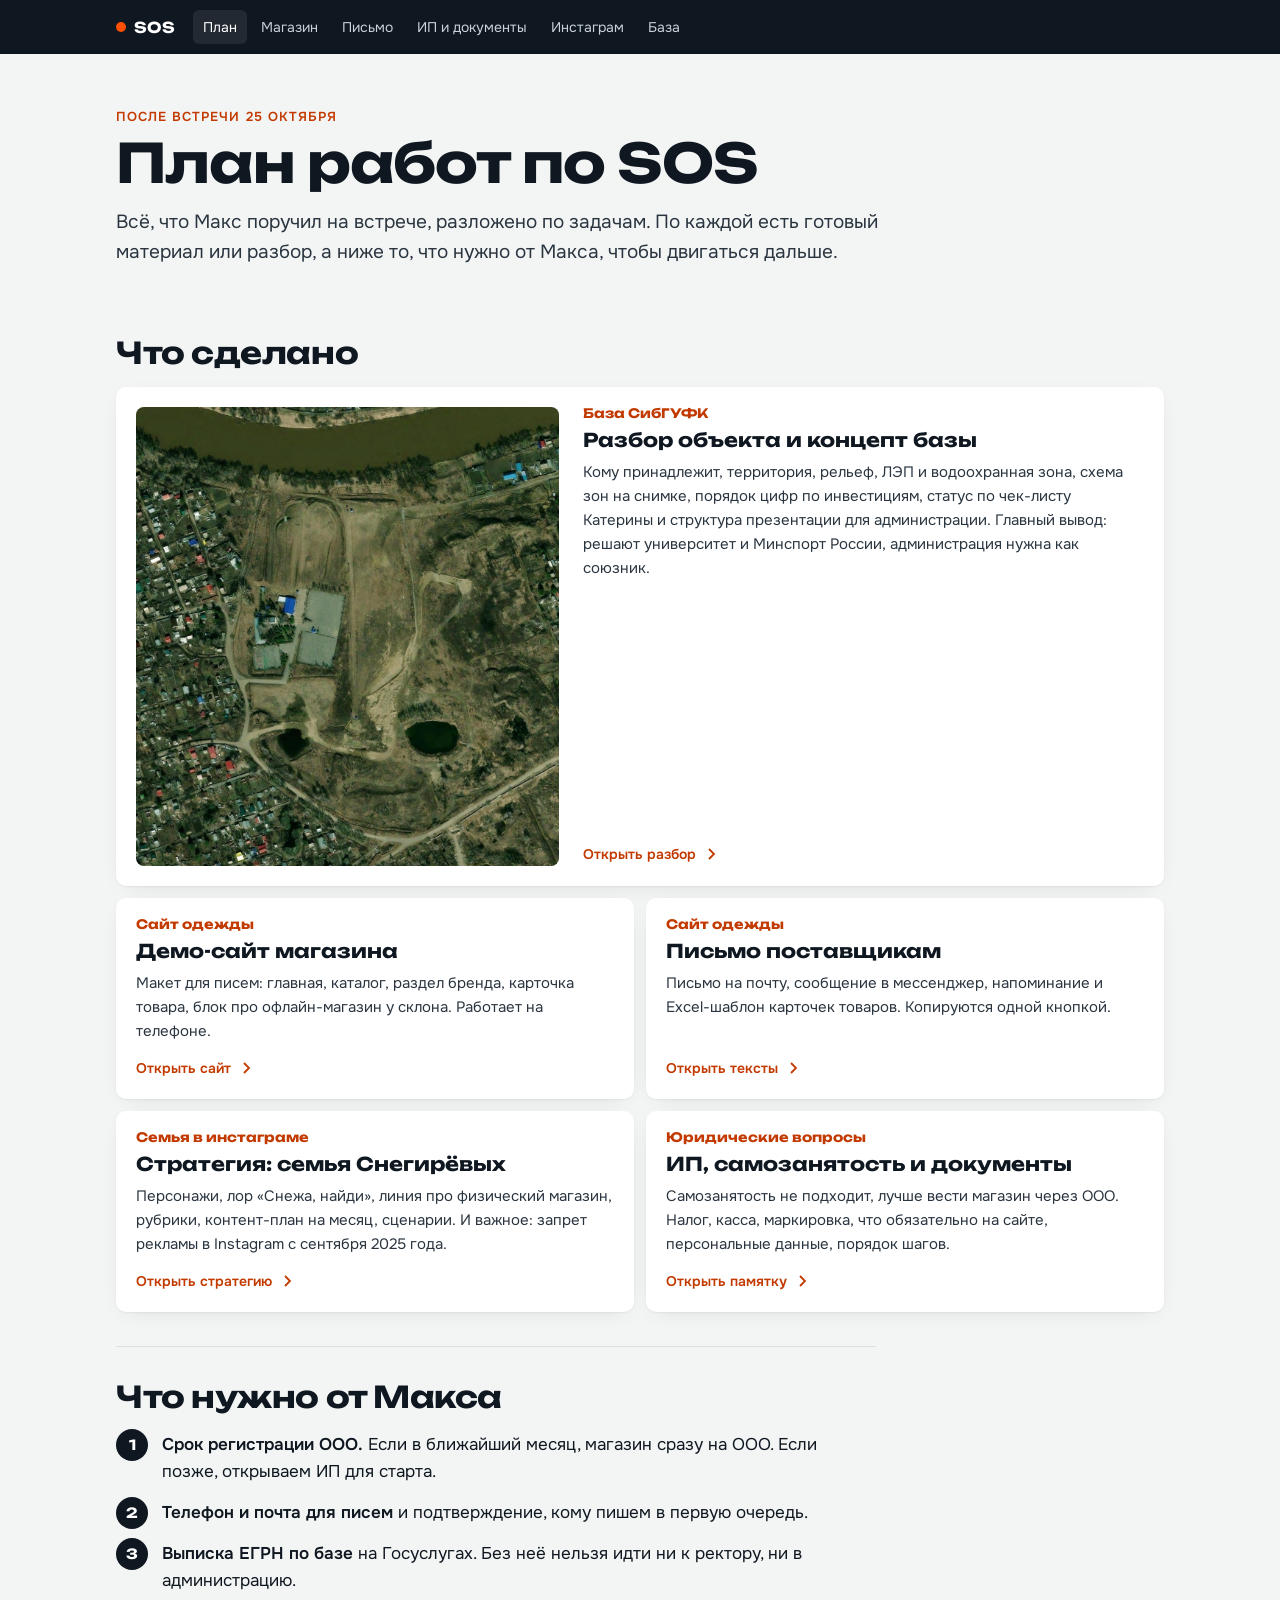
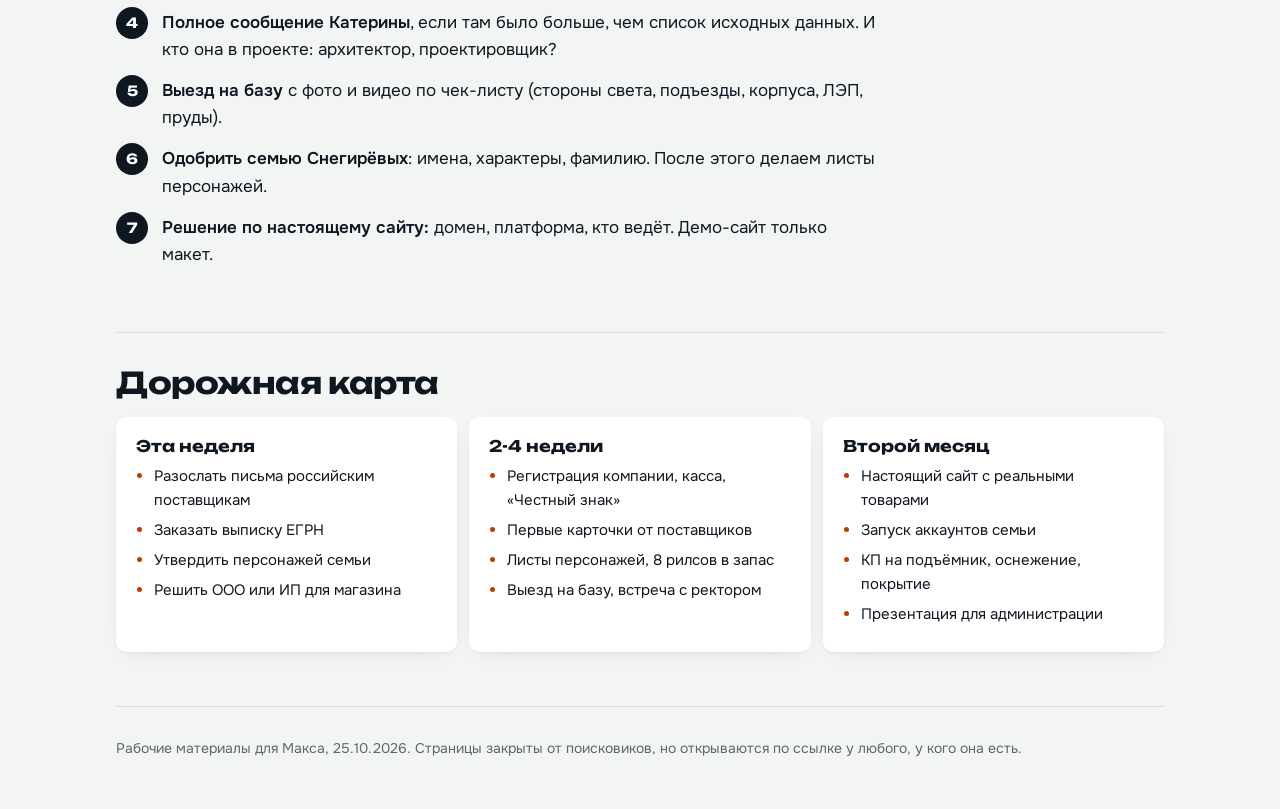
==== index.html @ f8aeeb6e "update" ====
<!doctype html>
<html lang="ru">
<head>
<meta charset="utf-8">
<meta name="viewport" content="width=device-width,initial-scale=1">
<title>SOS: план работ</title>
<meta name="robots" content="noindex">
<link rel="preconnect" href="https://fonts.googleapis.com">
<link rel="preconnect" href="https://fonts.gstatic.com" crossorigin>
<link href="https://fonts.googleapis.com/css2?family=Onest:wght@400;500;600&family=Unbounded:wght@600;700&display=swap" rel="stylesheet">
<link rel="stylesheet" href="assets/doc.css">
<style>
.tasks{display:grid;gap:12px}
@media(min-width:760px){.tasks{grid-template-columns:1fr 1fr}}
.task{display:flex;flex-direction:column;background:var(--paper);border-radius:var(--radius);padding:20px;text-decoration:none;color:var(--ink);box-shadow:0 1px 2px #0f17200d,0 6px 24px -12px #0f172026;transition:transform .2s ease,box-shadow .2s ease}
.task:hover{transform:translateY(-2px);box-shadow:0 2px 4px #0f172014,0 14px 30px -14px #0f172040;color:var(--ink)}
.task .num{font:700 13px/1 var(--head);color:var(--signal-ink);margin:0 0 10px}
.task h3{font:700 19px/1.15 var(--head);margin:0 0 8px}
.task p{font-size:15px;color:var(--ink-2);margin:0 0 14px}
.task .go{margin-top:auto;display:flex;align-items:center;gap:8px;font-weight:600;font-size:14px;color:var(--signal-ink)}
.task .go svg{width:14px;height:14px}
.task.big{grid-column:1/-1}
@media(min-width:760px){.task.big{flex-direction:row;gap:24px;align-items:stretch}.task.big .im{flex:0 0 42%}.task.big .bd{display:flex;flex-direction:column}}
.task .im{border-radius:8px;overflow:hidden;margin:0 0 14px;aspect-ratio:16/10;background:var(--ice)}
@media(min-width:760px){.task.big .im{margin:0;aspect-ratio:auto}}
.task .im img{width:100%;height:100%;object-fit:cover}
.road{display:grid;gap:12px}
@media(min-width:760px){.road{grid-template-columns:repeat(3,1fr)}}
.road .card h3{font:700 16px/1.2 var(--head)}
.road ul{padding-left:18px;margin:0}
.road li{font-size:15px}
</style>
</head>
<body>
<div class="top"><div class="in">
  <a class="logo" href="index.html"><i></i>SOS</a>
  <nav>
    <a href="index.html" aria-current="page">План</a>
    <a href="shop/">Магазин</a>
    <a href="pismo.html">Письмо</a>
    <a href="yur.html">ИП и документы</a>
    <a href="smm.html">Инстаграм</a>
    <a href="baza.html">База</a>
  </nav>
</div></div>

<main class="wrap">
<header class="hero">
  <p class="kicker">После встречи 25 октября</p>
  <h1>План работ по SOS</h1>
  <p class="lead">Всё, что Макс поручил на встрече, разложено по задачам. По каждой есть готовый материал или разбор, а ниже то, что нужно от Макса, чтобы двигаться дальше.</p>
</header>

<section>
  <h2>Что сделано</h2>
  <div class="tasks">
    <a class="task big" href="baza.html">
      <div class="im"><img src="img/sat_close.jpg" alt="Спутниковый снимок базы СибГУФК" style="object-position:50% 45%"></div>
      <div class="bd">
        <p class="num">База СибГУФК</p>
        <h3>Разбор объекта и концепт базы</h3>
        <p>Кому принадлежит, территория, рельеф, ЛЭП и водоохранная зона, схема зон на снимке, порядок цифр по инвестициям, статус по чек-листу Катерины и структура презентации для администрации. Главный вывод: решают университет и Минспорт России, администрация нужна как союзник.</p>
        <span class="go">Открыть разбор <svg viewBox="0 0 14 14" fill="none" stroke="currentColor" stroke-width="1.8"><path d="M5 2l5 5-5 5"/></svg></span>
      </div>
    </a>
    <a class="task" href="shop/">
      <p class="num">Сайт одежды</p>
      <h3>Демо-сайт магазина</h3>
      <p>Макет для писем: главная, каталог, раздел бренда, карточка товара, блок про офлайн-магазин у склона. Работает на телефоне.</p>
      <span class="go">Открыть сайт <svg viewBox="0 0 14 14" fill="none" stroke="currentColor" stroke-width="1.8"><path d="M5 2l5 5-5 5"/></svg></span>
    </a>
    <a class="task" href="pismo.html">
      <p class="num">Сайт одежды</p>
      <h3>Письмо поставщикам</h3>
      <p>Письмо на почту, сообщение в мессенджер, напоминание и Excel-шаблон карточек товаров. Копируются одной кнопкой.</p>
      <span class="go">Открыть тексты <svg viewBox="0 0 14 14" fill="none" stroke="currentColor" stroke-width="1.8"><path d="M5 2l5 5-5 5"/></svg></span>
    </a>
    <a class="task" href="smm.html">
      <p class="num">Семья в инстаграме</p>
      <h3>Стратегия: семья Снегирёвых</h3>
      <p>Персонажи, лор «Снежа, найди», линия про физический магазин, рубрики, контент-план на месяц, сценарии. И важное: запрет рекламы в Instagram с сентября 2025 года.</p>
      <span class="go">Открыть стратегию <svg viewBox="0 0 14 14" fill="none" stroke="currentColor" stroke-width="1.8"><path d="M5 2l5 5-5 5"/></svg></span>
    </a>
    <a class="task" href="yur.html">
      <p class="num">Юридические вопросы</p>
      <h3>ИП, самозанятость и документы</h3>
      <p>Самозанятость не подходит, лучше вести магазин через ООО. Налог, касса, маркировка, что обязательно на сайте, персональные данные, порядок шагов.</p>
      <span class="go">Открыть памятку <svg viewBox="0 0 14 14" fill="none" stroke="currentColor" stroke-width="1.8"><path d="M5 2l5 5-5 5"/></svg></span>
    </a>
  </div>
</section>

<section class="narrow">
  <h2>Что нужно от Макса</h2>
  <ol class="steps">
    <li><strong>Срок регистрации ООО.</strong> Если в ближайший месяц, магазин сразу на ООО. Если позже, открываем ИП для старта.</li>
    <li><strong>Телефон и почта для писем</strong> и подтверждение, кому пишем в первую очередь.</li>
    <li><strong>Выписка ЕГРН по базе</strong> на Госуслугах. Без неё нельзя идти ни к ректору, ни в администрацию.</li>
    <li><strong>Полное сообщение Катерины</strong>, если там было больше, чем список исходных данных. И кто она в проекте: архитектор, проектировщик?</li>
    <li><strong>Выезд на базу</strong> с фото и видео по чек-листу (стороны света, подъезды, корпуса, ЛЭП, пруды).</li>
    <li><strong>Одобрить семью Снегирёвых</strong>: имена, характеры, фамилию. После этого делаем листы персонажей.</li>
    <li><strong>Решение по настоящему сайту:</strong> домен, платформа, кто ведёт. Демо-сайт только макет.</li>
  </ol>
</section>

<section>
  <h2>Дорожная карта</h2>
  <div class="road">
    <div class="card">
      <h3>Эта неделя</h3>
      <ul>
        <li>Разослать письма российским поставщикам</li>
        <li>Заказать выписку ЕГРН</li>
        <li>Утвердить персонажей семьи</li>
        <li>Решить ООО или ИП для магазина</li>
      </ul>
    </div>
    <div class="card">
      <h3>2-4 недели</h3>
      <ul>
        <li>Регистрация компании, касса, «Честный знак»</li>
        <li>Первые карточки от поставщиков</li>
        <li>Листы персонажей, 8 рилсов в запас</li>
        <li>Выезд на базу, встреча с ректором</li>
      </ul>
    </div>
    <div class="card">
      <h3>Второй месяц</h3>
      <ul>
        <li>Настоящий сайт с реальными товарами</li>
        <li>Запуск аккаунтов семьи</li>
        <li>КП на подъёмник, оснежение, покрытие</li>
        <li>Презентация для администрации</li>
      </ul>
    </div>
  </div>
</section>

<footer class="foot">Рабочие материалы для Макса, 25.10.2026. Страницы закрыты от поисковиков, но открываются по ссылке у любого, у кого она есть.</footer>
</main>
</body>
</html>
---- assets/doc.css ----
/* Общий стиль рабочих страниц SOS */
:root{
  --ink:#0f1720;
  --ink-2:#2a3540;
  --muted:#5b6770;
  --line:#d9dfe2;
  --snow:#f3f5f4;
  --paper:#ffffff;
  --ice:#e3eef2;
  --signal:#ff4f00;
  --signal-ink:#c23a00;
  --ok:#1f7a4d;
  --warn:#9a6200;
  --radius:10px;
  --head:"Unbounded",system-ui,sans-serif;
  --body:"Onest",system-ui,sans-serif;
}
*{box-sizing:border-box}
html{-webkit-text-size-adjust:100%;scroll-behavior:smooth}
body{margin:0;background:var(--snow);color:var(--ink);font:400 17px/1.6 var(--body)}
img{max-width:100%;display:block}
a{color:var(--signal-ink);text-underline-offset:3px}
a:hover{color:var(--signal)}

.top{position:sticky;top:0;z-index:20;background:var(--ink);color:#fff}
.top .in{max-width:1080px;margin:0 auto;padding:10px 16px;display:flex;gap:18px;align-items:center;overflow-x:auto;scrollbar-width:none}
.top .in::-webkit-scrollbar{display:none}
.top .logo{font:700 15px/1 var(--head);letter-spacing:.02em;color:#fff;text-decoration:none;white-space:nowrap;display:flex;align-items:center;gap:8px}
.top .logo i{width:10px;height:10px;border-radius:50%;background:var(--signal);display:inline-block}
.top nav{display:flex;gap:4px}
.top nav a{color:#c9d2d8;text-decoration:none;font-size:14px;padding:6px 10px;border-radius:6px;white-space:nowrap}
.top nav a:hover,.top nav a[aria-current]{color:#fff;background:#ffffff14}

.wrap{max-width:1080px;margin:0 auto;padding:0 16px}
.narrow{max-width:760px}

header.hero{padding:56px 0 36px}
header.hero .kicker{font:600 13px/1 var(--body);letter-spacing:.08em;text-transform:uppercase;color:var(--signal-ink);margin:0 0 14px}
header.hero h1{font:700 clamp(30px,5.2vw,54px)/.95 var(--head);letter-spacing:-.02em;margin:0 0 18px;max-width:16ch}
header.hero .lead{font-size:19px;color:var(--ink-2);max-width:62ch;margin:0}

section{padding:34px 0;border-top:1px solid var(--line)}
section:first-of-type{border-top:0}
h2{font:700 clamp(22px,3.2vw,30px)/1.05 var(--head);letter-spacing:-.015em;margin:0 0 18px;max-width:24ch}
h3{font:600 19px/1.25 var(--body);margin:26px 0 8px}
p{margin:0 0 14px;max-width:70ch}
ul,ol{margin:0 0 16px;padding-left:22px;max-width:70ch}
li{margin:0 0 6px}
li::marker{color:var(--signal-ink)}
strong{font-weight:600}
small,.small{font-size:14px;color:var(--muted)}

.grid{display:grid;gap:14px}
@media(min-width:760px){.g2{grid-template-columns:1fr 1fr}.g3{grid-template-columns:repeat(3,1fr)}}

.card{background:var(--paper);border-radius:var(--radius);padding:20px;box-shadow:0 1px 2px #0f17200d,0 6px 24px -12px #0f172026}
.card h3{margin-top:0}
.card p:last-child,.card ul:last-child{margin-bottom:0}

.verdict{background:var(--ink);color:#fff;border-radius:var(--radius);padding:22px 22px 18px;margin:0 0 22px}
.verdict h3{margin:0 0 8px;font:700 18px/1.2 var(--head);color:#fff}
.verdict p{color:#dfe6ea}
.verdict p:last-child{margin-bottom:0}

.note{border-left:3px solid var(--signal);background:#fff4ee;padding:14px 16px;border-radius:0 8px 8px 0;margin:0 0 18px;max-width:72ch}
.note p:last-child{margin-bottom:0}
.check{background:var(--ice);padding:14px 16px;border-radius:8px;margin:0 0 18px;max-width:72ch}
.check p:last-child{margin-bottom:0}

table{width:100%;border-collapse:collapse;background:var(--paper);border-radius:var(--radius);overflow:hidden;font-size:15px}
th,td{text-align:left;padding:10px 12px;border-bottom:1px solid var(--line);vertical-align:top}
th{font-weight:600;background:#eef2f3;font-size:14px}
tr:last-child td{border-bottom:0}
.tw{overflow-x:auto;margin:0 0 18px;border-radius:var(--radius);box-shadow:0 1px 2px #0f17200d,0 6px 24px -12px #0f172026}
.tw table{min-width:560px}

.tag{display:inline-block;font:600 12px/1 var(--body);padding:5px 8px;border-radius:5px;background:#eef2f3;color:var(--ink-2);white-space:nowrap}
.tag.ok{background:#e3f3ea;color:var(--ok)}
.tag.wait{background:#fff1d9;color:var(--warn)}
.tag.no{background:#fde8e1;color:var(--signal-ink)}

.copy{position:relative;background:var(--paper);border:1px solid var(--line);border-radius:var(--radius);padding:18px 18px 16px;white-space:pre-wrap;font:15px/1.6 var(--body);margin:0 0 10px;max-width:72ch}
.copybtn{font:600 14px/1 var(--body);background:var(--ink);color:#fff;border:0;border-radius:7px;padding:10px 14px;cursor:pointer;display:inline-flex;gap:8px;align-items:center;margin:0 0 22px}
.copybtn:hover{background:var(--signal-ink)}
.copybtn svg{width:16px;height:16px}

.steps{counter-reset:s;list-style:none;padding:0}
.steps>li{counter-increment:s;position:relative;padding:0 0 14px 46px;margin:0}
.steps>li::before{content:counter(s);position:absolute;left:0;top:-2px;width:32px;height:32px;border-radius:50%;background:var(--ink);color:#fff;font:700 14px/32px var(--head);text-align:center}

figure{margin:0 0 18px}
figcaption{font-size:14px;color:var(--muted);margin-top:8px}

footer.foot{padding:30px 0 50px;color:var(--muted);font-size:14px;border-top:1px solid var(--line);margin-top:20px}

@media(max-width:520px){
  body{font-size:16px}
  header.hero{padding:36px 0 24px}
  header.hero .lead{font-size:17px}
  .card{padding:16px}
  th,td{padding:8px 10px}
}
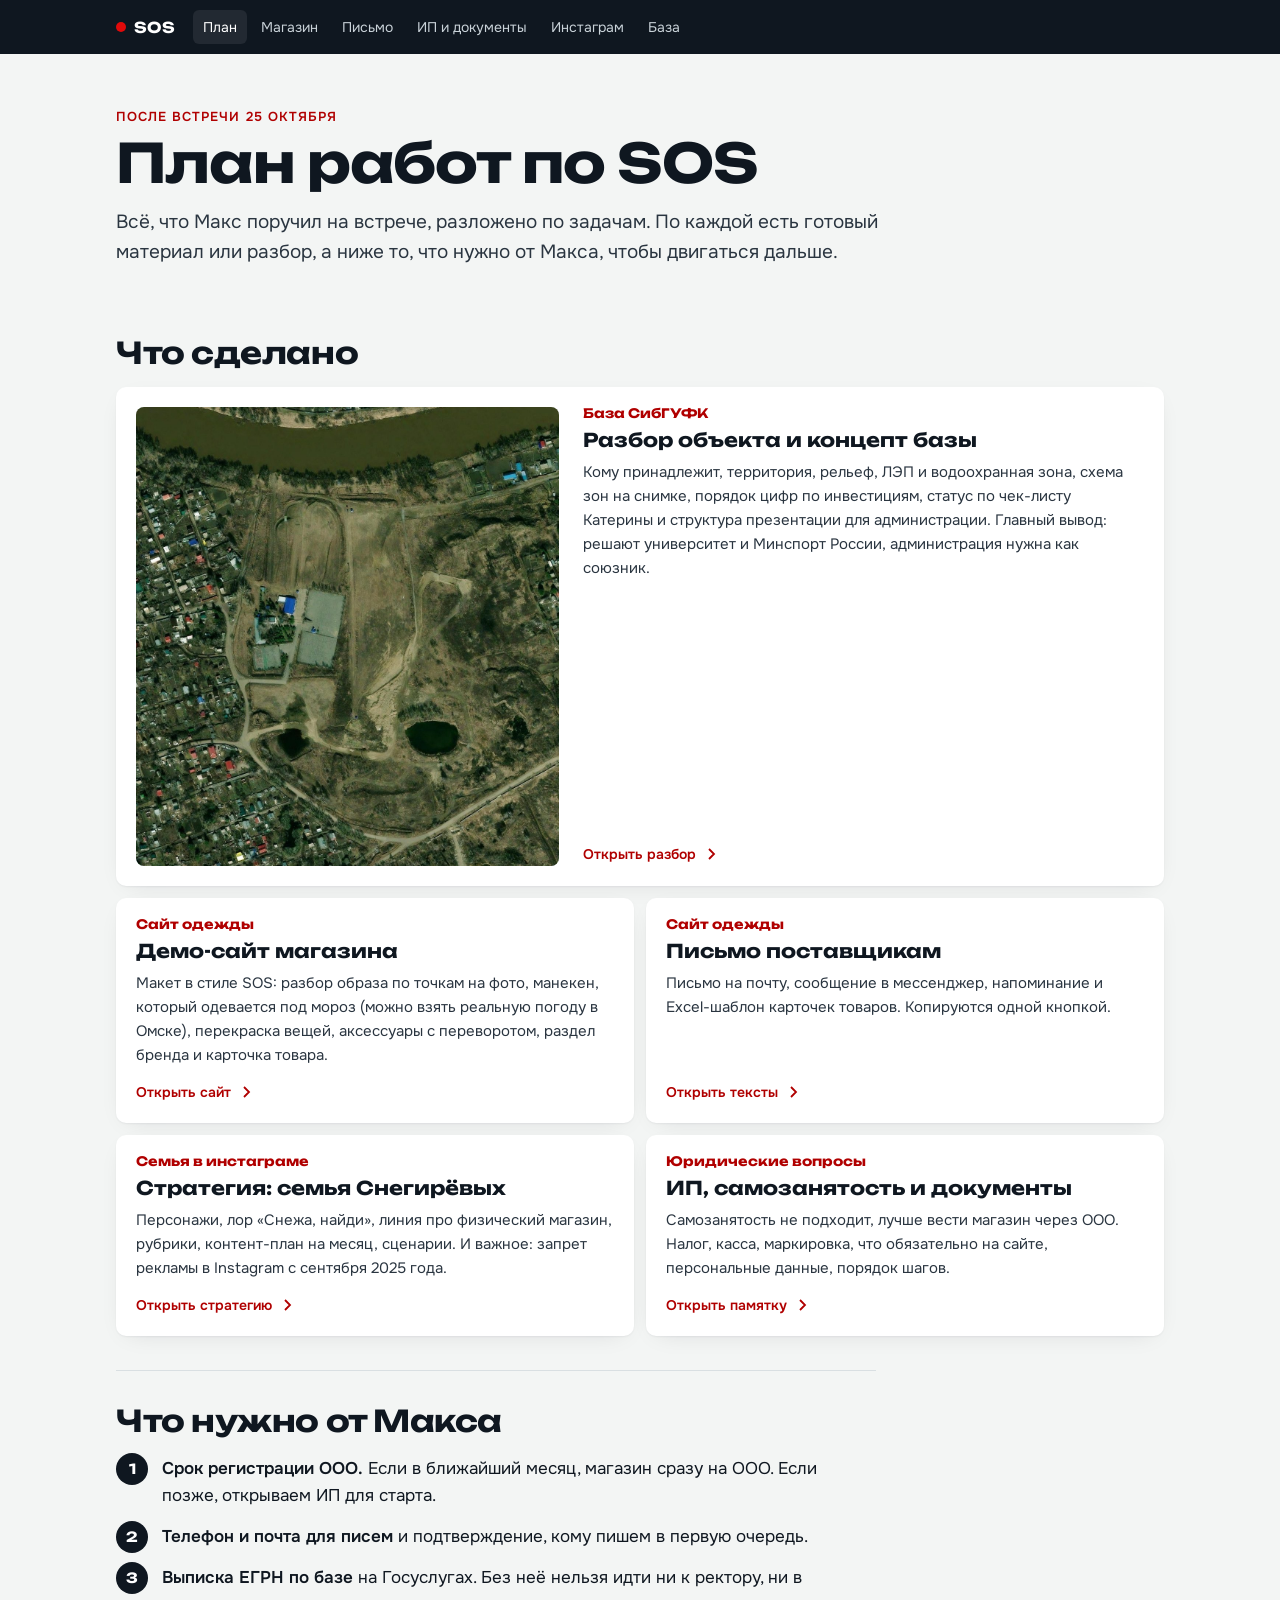
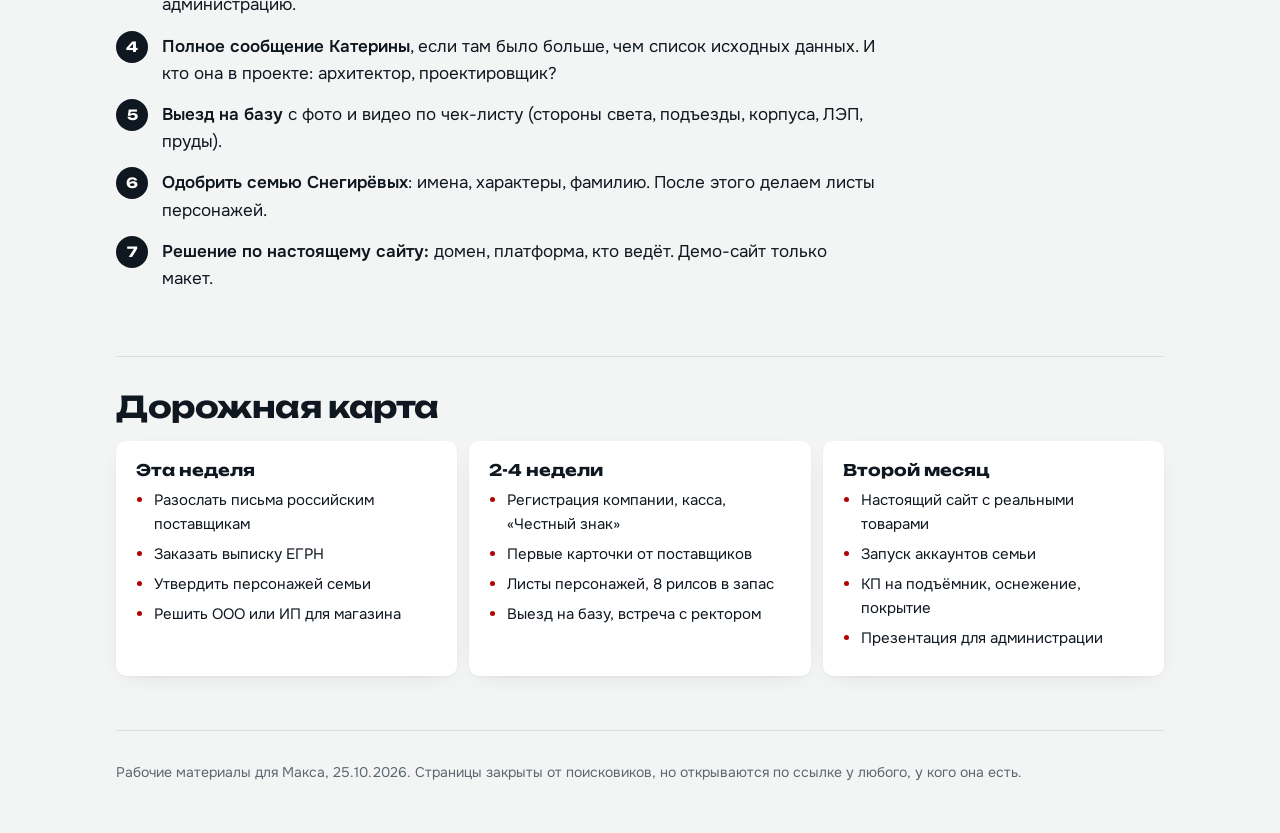
==== commit 2972e3d6: "update" ====
--- a/index.html
+++ b/index.html
@@ -66,7 +66,7 @@
     <a class="task" href="shop/">
       <p class="num">Сайт одежды</p>
       <h3>Демо-сайт магазина</h3>
-      <p>Макет для писем: главная, каталог, раздел бренда, карточка товара, блок про офлайн-магазин у склона. Работает на телефоне.</p>
+      <p>Макет в стиле SOS: разбор образа по точкам на фото, манекен, который одевается под мороз (можно взять реальную погоду в Омске), перекраска вещей, аксессуары с переворотом, раздел бренда и карточка товара.</p>
       <span class="go">Открыть сайт <svg viewBox="0 0 14 14" fill="none" stroke="currentColor" stroke-width="1.8"><path d="M5 2l5 5-5 5"/></svg></span>
     </a>
     <a class="task" href="pismo.html">
--- a/assets/doc.css
+++ b/assets/doc.css
@@ -7,8 +7,8 @@
   --snow:#f3f5f4;
   --paper:#ffffff;
   --ice:#e3eef2;
-  --signal:#ff4f00;
-  --signal-ink:#c23a00;
+  --signal:#e10a0a;
+  --signal-ink:#b00000;
   --ok:#1f7a4d;
   --warn:#9a6200;
   --radius:10px;
@@ -62,7 +62,7 @@
 .verdict p{color:#dfe6ea}
 .verdict p:last-child{margin-bottom:0}
 
-.note{border-left:3px solid var(--signal);background:#fff4ee;padding:14px 16px;border-radius:0 8px 8px 0;margin:0 0 18px;max-width:72ch}
+.note{border-left:3px solid var(--signal);background:#fdeceb;padding:14px 16px;border-radius:0 8px 8px 0;margin:0 0 18px;max-width:72ch}
 .note p:last-child{margin-bottom:0}
 .check{background:var(--ice);padding:14px 16px;border-radius:8px;margin:0 0 18px;max-width:72ch}
 .check p:last-child{margin-bottom:0}
